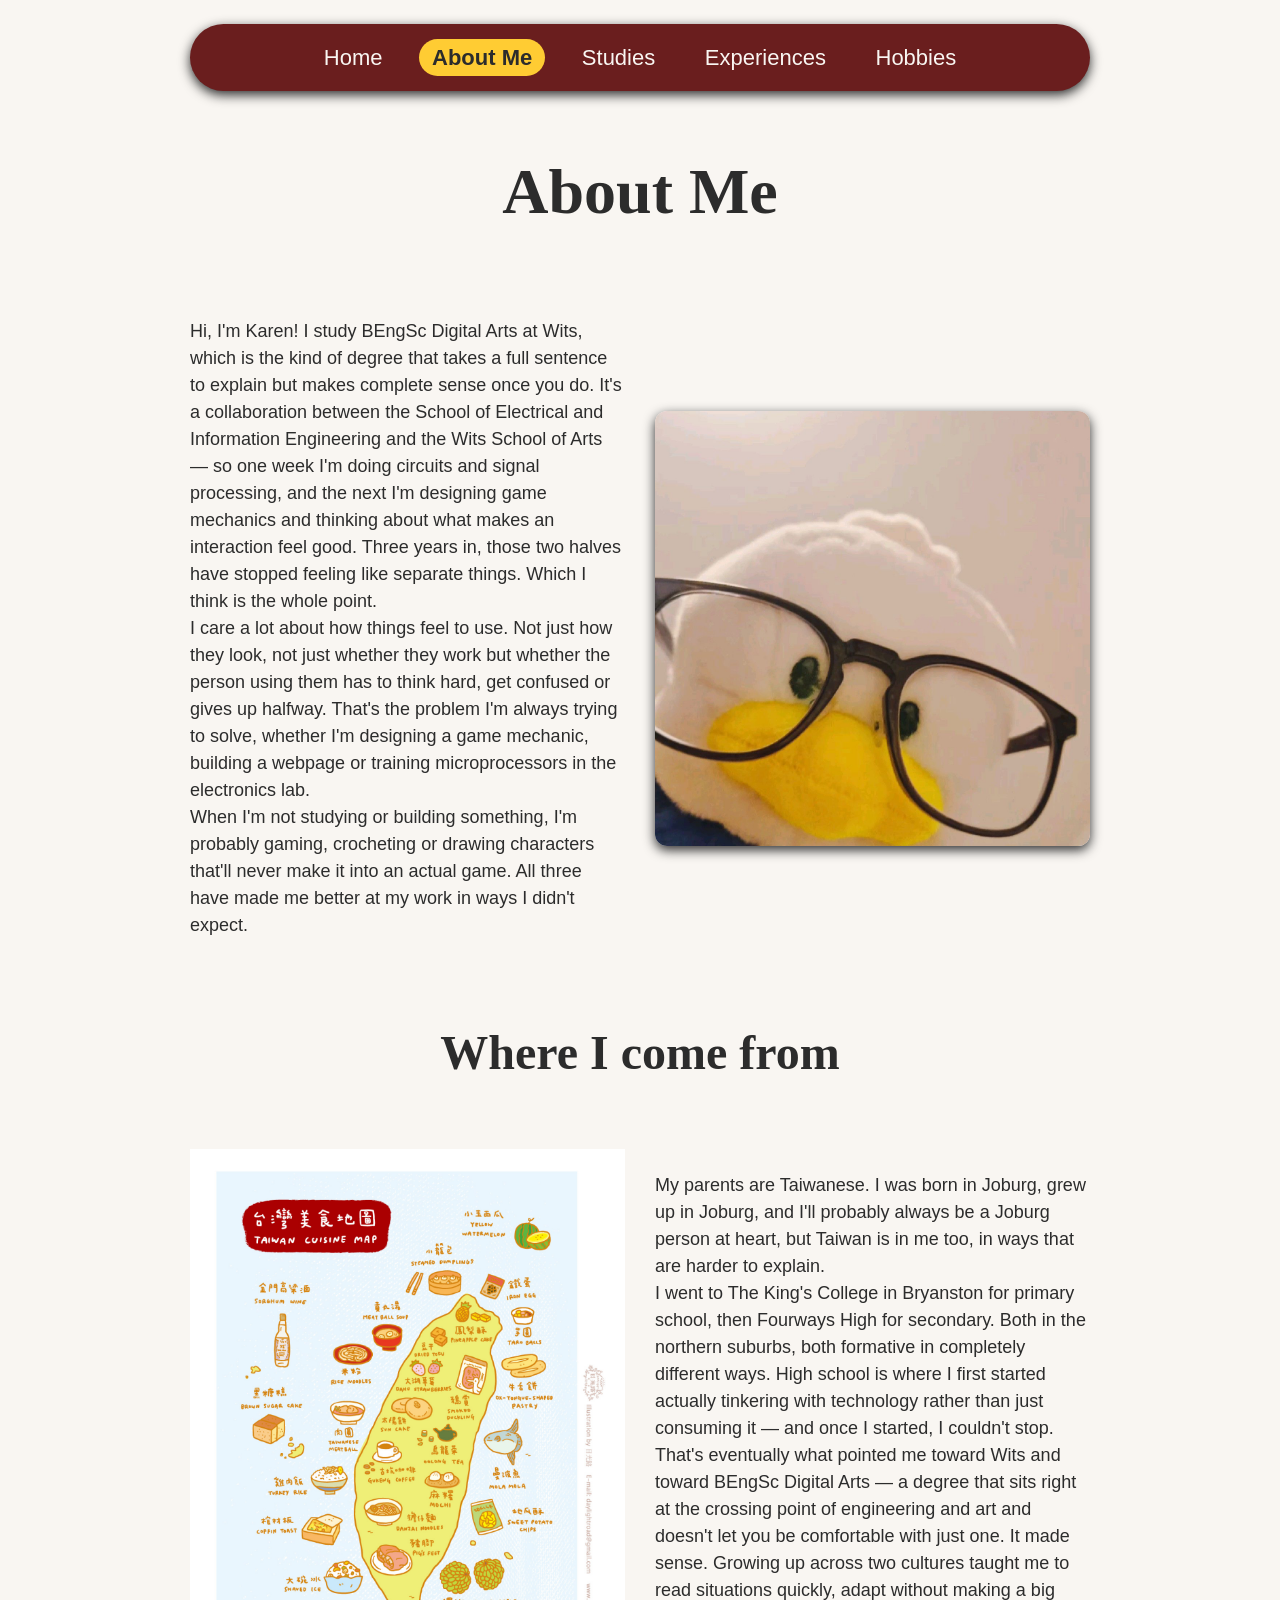
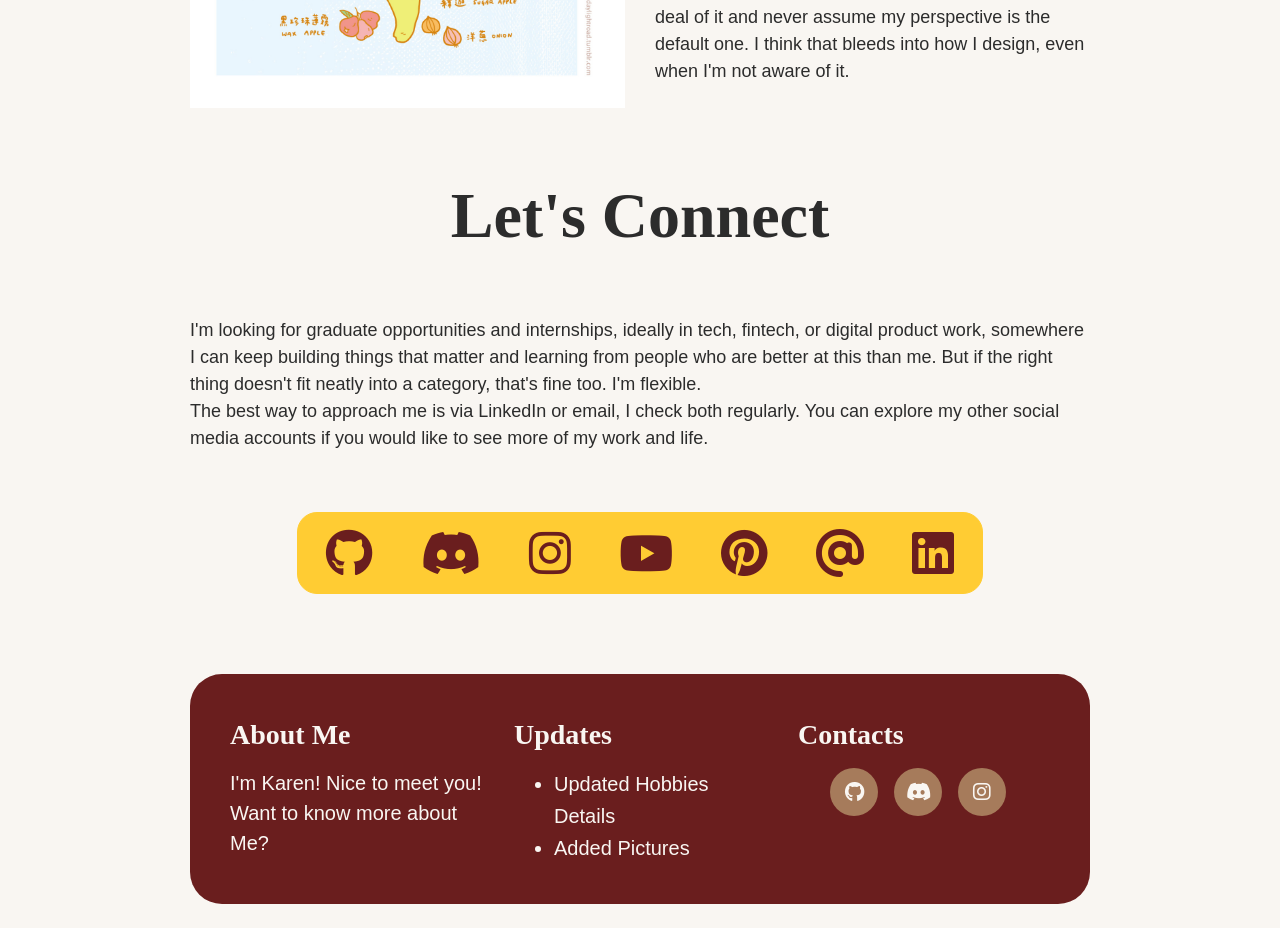
==== pages/about.html @ 3060337b "navbar.js fix" ====
<!DOCTYPE html>
<html lang="en">
    <head>
        <meta charset="utf-8">
        <meta name="viewport" content="width=device-width,initial-scale=1.0">
        <title>About Me</title>
        <link rel="stylesheet" href="../css/style.css">
        <link rel="stylesheet" href="https://cdnjs.cloudflare.com/ajax/libs/font-awesome/6.5.1/css/all.min.css">
    </head>
    <body>
        <header>
            <div id="navbar-placeholder"></div>
            <script type="module" src="../js/navbar.js"></script>
        </header>
        <main>
            <section id="abouts">
                <h1 id="centering">About Me</h1>
                <div class="columnImage">
                    <div class="columnText">
                        <p>Hi, I'm Karen! I study BEngSc Digital Arts at Wits, which is the kind of degree that takes a full sentence to explain but makes complete sense once you do. 
                            It's a collaboration between the School of Electrical and Information Engineering and the Wits School of Arts — so one week I'm doing circuits and signal 
                            processing, and the next I'm designing game mechanics and thinking about what makes an interaction feel good. Three years in, those two halves have stopped 
                            feeling like separate things. Which I think is the whole point.<br>
                            I care a lot about how things feel to use. Not just how they look, not just whether they work but whether the person using them has to think hard, get confused 
                            or gives up halfway. That's the problem I'm always trying to solve, whether I'm designing a game mechanic, building a webpage or training 
                            microprocessors in the electronics lab. <br>
                            When I'm not studying or building something, I'm probably gaming, crocheting or drawing characters that'll never make it into an actual game.
                            All three have made me better at my work in ways I didn't expect.
                        </p>
                    </div>
                    <img
                        src="../assets/duck.JPG"
                        alt="Me"
                        class="image"
                        >
                </div>
                <h2 id="centering">Where I come from</h2>
                <div class="columnImage">
                    <img
                        src="../assets/about/taiwan.jpg"
                        alt="Taiwan"
                        class="map"
                        reference="daylightroad (2015) Taiwan cuisine map [Digital image/Illustration]. Tumblr. Available at: https://taiwaneseamericanorg.tumblr.com/post/124693915433/daylightroad-taiwan-cuisine-map (Accessed: 7 June 2026)."
                        >
                    <div class="columnText">
                        <p>My parents are Taiwanese. I was born in Joburg, grew up in Joburg, and I'll probably always be a Joburg person at heart, but Taiwan is in me too, in ways that are harder to explain. <br>
                            I went to The King's College in Bryanston for primary school, then Fourways High for secondary. Both in the northern suburbs, both formative in completely different ways. 
                            High school is where I first started actually tinkering with technology rather than just consuming it — and once I started, I couldn't stop. <br>
                            That's eventually what pointed me toward Wits and toward BEngSc Digital Arts — a degree that sits right at the crossing point of engineering and art and doesn't let you be comfortable with just one. It made sense.
                            Growing up across two cultures taught me to read situations quickly, adapt without making a big deal of it and never assume my perspective is the default one.
                            I think that bleeds into how I design, even when I'm not aware of it.
                        </p>
                    </div>
                </div>
            </section>
            <section id="contact">
                <h1 id="centering">Let's Connect</h1>
                <p>I'm looking for graduate opportunities and internships, ideally in tech, fintech, or digital product work, somewhere I can keep building things that matter and learning from people who are better at this than me.  
                    But if the right thing doesn't fit neatly into a category, that's fine too. I'm flexible. <br>
                    The best way to approach me is via LinkedIn or email, I check both regularly. You can explore my other social media accounts if you would like to see more of my work and life.
                </p>
            </section>
            <section>
                <div class="dock">
                    <div class="icon">
                        <span class="username">@tokidokiyukiii</span>
                        <i class="fab fa-github"></i>
                    </div>
                    <div class="icon">
                        <span class="username">@tokidoki_yuki.</span>
                        <i class="fab fa-discord"></i>
                    </div>
                    <div class="icon">
                        <span class="username">@kc_1028_</span>
                        <i class="fab fa-instagram"></i>
                    </div>
                    <div class="icon">
                        <span class="username">@tokidoki.yukiii</span>
                        <i class="fab fa-youtube"></i>
                    </div>
                    <div class="icon">
                        <span class="username">@tokidokiyukiii</span>
                        <i class="fab fa-pinterest"></i>
                    </div>
                    <div class="icon">
                        <span class="username">kcillegirl1028@gmail.com</span>
                        <i class="fab fa-at"></i>
                    </div>
                    <div class="icon">
                        <span class="username">@tokidoki-yuki</span>
                        <i class="fab fa-linkedin"></i>
                    </div>
                </div>
            </section>
            <div id="footer-placeholder"></div>
        </main>
        <script src="../js/footer.js"></script>
    </body>
</html>
---- css/style.css ----
@font-face {
  font-family: 'Futura PT';
  src: url('./FuturaCyrillicMedium.ttf') format('truetype');
  font-weight: 400;
  font-style: normal;
  font-display: swap;
}

/* -------------------- FONTS -------------------- */

body {
    font-family: 'Futura PT', sans-serif;
    color: #2c2c2c;
    font-weight: 400;
    font-size: 18px;
    line-height: 1.5;
    margin: 0;
    padding: 24px;
    background-color: #f9f6f2;
}

h1 {
    font-family: 'Bodoni', serif;
    font-size: 64px;
}
h2 {
    font-family: 'Bodoni', serif;
    font-size: 48px;
    margin: 0px;
}
h3 {
    font-family: 'Bodoni', serif;
    font-size: 32px;
    margin: 0px;
}
h4 {
    font-family: 'Bodoni', serif;
    font-size: 24px;
}
header, main, footer{
    max-width: 900px;
    margin: 0 auto;
}
#centering{
  text-align: center;
}

/* -------------------- HEADER -------------------- */

header nav ul {
  font-size: 22px;
  list-style: none;
  margin: 0;
  padding: 0;
  display: flex;
  justify-content: center;
  gap: 1.5rem;
  background: #6a1e1e;
  padding: 1rem 0;
  border-radius: 40px;
  overflow: hidden;
  box-shadow: 0 4px 12px #2c2c2c;
}
header nav ul li a {
  text-decoration: none;
  color: #f9f6f2;
  font-weight: 500;
  padding: 0.4rem 0.8rem;
  border-radius: 20px;
  transition: all 0.2s ease;
}
header nav ul li a:hover,
header nav ul li a.active {
  color: #2c2c2c;
  background: #fc3;
  font-weight: 600;
}

/* -------------------- FOOTER -------------------- */

.footer {
  background-color: #6a1e1e;
  padding: 40px;
  margin-top: 80px;
  border-radius: 32px;
}
.footer-container {
  display: grid;
  grid-template-columns: repeat(3, 1fr);
  gap: 32px;
}
.footer-section h3 {
  font-size: 28px;
  font-weight: 700;
  color: #f9f6f2;
  margin-bottom: 12px;
}
.footer-section p,ul {
  font-size: 20px;
  color: #f9f6f2;
  line-height: 1.6;
  margin: 0;
}
/* Social Icons */
.social-icons {
  display: flex;
  gap: 16px;
  margin-top: 8px;
  margin-left: 32px;
}
.social-icon {
  width: 48px;
  height: 48px;
  border-radius: 50%;
  background-color: #a67b5b;
  display: flex;
  justify-content: center;
  align-items: center;
  color: #f9f6f2;
  font-size: 20px;
  transition: all 0.3s ease;
  text-decoration: none;
}
.social-icon:hover {
  background-color: #fc3;
  transform: translateY(-3px);
}
.abouts{
  border-radius: 24px;
  display: flex;
  justify-content: center;
  align-items: center;
  color: #f9f6f2;
  font-size: 20px;
  transition: all 0.3s ease;
  text-decoration: none;
}
.abouts:hover{
  text-decoration: underline;
  font-weight: 500;
  transform: translateY(-3px);
}
/* Responsive */
@media (max-width: 768px) {
  .footer {
    padding: 40px 20px 30px;
  }
  .footer-container {
    grid-template-columns: 1fr;
    text-align: center;
    gap: 32px;
  }
  .social-icons {
    justify-content: center;
  }
}

/* -------------------- COLUMN BODY -------------------- */

/* Two-column layout*/
.columnImage {
  display: grid;
  grid-template-columns: 1fr 1fr;
  gap: 30px;
  align-items: center;
  margin: 60px 0;
}
.columnImage .image {
    max-width: 100%;
    height: auto;
    width: auto;
    overflow: hidden;
    border-radius: 12px;
    box-shadow: 0 4px 12px #2c2c2c;
}
.columnImage .map{
    max-width: 100%;
    height: auto;
    width: auto;
    overflow: hidden;
}
.columnImage .logo {
    max-width: 75%;
    height: auto;
    width: auto;
    overflow: hidden;
    border-radius: 12px;
    align-items: center;
    justify-self: center;
}
.columnText ul{
    list-style: disc;       
    padding-left: 1.5rem;   
    margin: 0.5rem 0 1rem; 
    color: inherit;  
    font-size: 18px;
}
.columnText li {
  margin-bottom: 0.4rem;
  line-height: 1.5;
}
/* Banner Images*/
.banners, .genshin {
    display: flex;
    justify-content: center;
    align-items: center;
    max-width: 900px;
    width: 100%;
    margin: 60px 0px;
}
.banners .image, .genshin .image {
    width: 100%;
    height: auto;
    display: block;
    overflow: hidden;
    border-radius: 12px;
}

/* -------------------- SOCIAL MEDIA DOCK -------------------- */

.dock {
  display: flex;
  justify-content: center;
  align-items: center;
  gap: 48px;
  /* Inline placement */
  margin: 60px auto 40px;
  width: fit-content;
  /* Visual separation */
  background: #fc3;
  backdrop-filter: blur(8px);
  padding: 16px 28px;
  border-radius: 20px;
  border: 1px solid #fc3;
}
.icon {
  font-size: 48px;
  color: #6a1e1e;
  cursor: pointer;
  display: flex;
  justify-content: center;
  align-items: center;
  position: relative;
}
.icon i {
  transition: transform 0.3s cubic-bezier(0.34, 1.56, 0.64, 1);
}
.icon:hover i {
  transform: translateY(-20px) scale(1.25);
}
.username {
  position: absolute;
  bottom: calc(100% + 45px);
  left: 50%;
  transform: translateX(-50%) translateY(8px);
  opacity: 0;
  visibility: hidden;
  pointer-events: none;
  font-size: 18px;
  font-weight: 500;
  font-family: 'Futura PT', sans-serif;
  color: #f9f6f2;
  background: #2c2c2c;
  padding: 4px 10px;
  border-radius: 6px;
  white-space: nowrap;
  transition: opacity 0.25s ease, transform 0.25s ease;
  margin-bottom: 8px;
  z-index: 10;
}
.icon:hover .username {
  opacity: 1;
  visibility: visible;
  transform: translateX(-50%) translateY(0);
}
/* Mobile Adjustment */
@media (max-width: 768px) {
  .dock {
    gap: 16px;
    padding: 12px 20px;
    margin: 60px auto 30px;
  }
  .icon { font-size: 32px; }
  .username { font-size: 11px; }
}
/* Username tooltip */
.username {
  position: absolute;
  bottom: 100%;
  left: 50%;
  transform: translateX(-50%) translateY(12px);
  opacity: 0;
  visibility: hidden;
  pointer-events: none;
  font-size: 18px;
  font-weight: 500;
  font-family: 'Futura PT', sans-serif;
  color: #f9f6f2;
  background: rgba(0, 0, 0, 0.55);
  backdrop-filter: blur(4px);
  padding: 4px 10px;
  border-radius: 6px;
  white-space: nowrap;
  transition: opacity 0.25s ease, transform 0.25s ease;
  margin-bottom: 30px; /* Gap between tooltip and icon */
  z-index: 10;
}
/* Show tooltip on hover */
.icon:hover .username {
  opacity: 1;
  visibility: visible;
  transform: translateX(-50%) translateY(0);
}

/* -------------------- Carousel -------------------- */

.carousel-container {
  position: relative;
  max-width: 900px;
  margin: 40px auto;
  overflow: hidden;
  border-radius: 24px;
  box-shadow: 0 4px 12px #2c2c2c;
}
.carousel {
  display: flex;
  transition: transform 0.5s ease-in-out;
}
.carousel-slide {
  min-width: 100%;
  position: relative;
}
.carousel-slide img {
  width: 100%;
  height: 500px;
  object-fit: cover;
  display: block;
}
/* Caption Overlay */
.carousel-caption {
  position: absolute;
  bottom: 0;
  left: 0;
  right: 0;
  background: linear-gradient(to top, #2c2c2c, transparent);
  color: #f9f6f2;
  padding: 40px 20px 20px;
}
.carousel-caption h3 {
  font-family: 'Bodoni', serif;
  font-size: 32px;
  margin: 0 0 8px;
}
.carousel-caption p {
  margin: 0;
  font-size: 16px;
  opacity: 0.9;
}
/* Navigation Buttons */
.carousel-btn {
  position: absolute;
  top: 50%;
  transform: translateY(-50%);
  background: #a67b5b;
  color: #f9f6f2;
  border: none;
  width: 50px;
  height: 50px;
  border-radius: 50%;
  font-size: 24px;
  cursor: pointer;
  transition: all 0.3s ease;
  z-index: 10;
}
.carousel-btn:hover {
  background: #a67b5b;
  transform: translateY(-50%) scale(1.1);
}
.carousel-btn.prev {
  left: 20px;
}
.carousel-btn.next {
  right: 20px;
}
/* Dots Indicator */
.carousel-dots {
  position: absolute;
  bottom: 20px;
  left: 50%;
  transform: translateX(-50%);
  display: flex;
  gap: 10px;
  z-index: 10;
}
.carousel-dot {
  width: 12px;
  height: 12px;
  border-radius: 50%;
  background: #2c2c2c;
  border: none;
  cursor: pointer;
  transition: all 0.3s ease;
}
.carousel-dot.active {
  background: #a67b5b;
  width: 30px;
  border-radius: 6px;
}
.carousel-dot:hover {
  background: #f9f6f2;
}
#gemoto,
#asian,
#deChen {
  scroll-margin-top: 30vh;
  scroll-behavior: smooth;
}
.small-carousel .carousel-slide img {
    height: 300px;
}
.medium-carousel .carousel-slide img {
    height: 400px;
}


/* -------------------- Button -------------------- */
.contact-btn {
  display: inline-block;
  padding: 12px 24px;
  background-color: #6a1e1e; /* change to your theme color */
  color: #f9f6f2;
  text-decoration: none;
  border-radius: 8px;
  font-weight: 600;
  transition: background-color 0.2s ease;
  border: none;
  cursor: pointer;
}

.contact-btn:hover {
  background-color: #fc3;
  color: #2c2c2c;
}

.contact-btn:focus {
  outline: 2px solid #fc3;
  outline-offset: 2px;
}

/* -------------------- Tooltip -------------------- */
.custom-tooltip {
  position: absolute;
  background-color: #a67b5b;
  color: #f9f6f2;
  padding: 6px 12px;
  border-radius: 4px;
  font-size: 14px;
  white-space: nowrap;
  pointer-events: none; 
  opacity: 0;
  visibility: hidden;
  transition: opacity 0.2s ease, visibility 0.2s ease;
  z-index: 9999;
  box-shadow: 0 4px 6px rgba(0, 0, 0, 0.1);
}

.custom-tooltip.visible {
  opacity: 1;
  visibility: visible;
}

.custom-tooltip::after {
  content: "";
  position: absolute;
  top: 100%;
  left: 50%;
  margin-left: -5px;
  border-width: 5px;
  border-style: solid;
  border-color: #a67b5b transparent transparent transparent;
}

/* -------------------- Accordion -------------------- */
.accordion-item {
    border: 1px solid #f8f9fa;
    border-radius: 8px;
    margin-bottom: 12px;
    overflow: hidden;
    background: #f8f9fa;
    transition: box-shadow 0.2s ease;
}

.accordion-item:hover {
    box-shadow: 0 2px 8px rgba(0, 0, 0, 0.08);
}

.accordion-header {
    width: 100%;
    padding: 16px 20px;
    background: #a67b5b;
    border: none;
    cursor: pointer;
    text-align: left;
    display: flex;
    justify-content: space-between;
    align-items: center;
    transition: background 0.2s ease;
}

.accordion-header:hover {
    background: #fc3;
}

.accordion-header h3 {
    margin: 0;
    font-size: 18px;
    font-weight: 600;
    color: #2c2c2c;
}

.accordion-icon {
    font-size: 18px;
    color: #2c2c2c;
    transition: transform 0.3s ease;
    line-height: 1;
}

.accordion-header[aria-expanded="true"] .accordion-icon {
    transform: rotate(180deg);
}

/* Preview is always visible */
.accordion-preview {
    padding: 16px 20px;
    margin: 0;
    line-height: 1.7;
    color: #555;
    font-style: italic;
    background: #f9f6f2;
    border-top: 1px solid #e9ecef;
}

/* Full text is hidden by default */
.accordion-content {
    max-height: 0;
    overflow: hidden;
    transition: max-height 0.4s ease-out;
    background: #f9f6f2;
}

.accordion-content p {
    padding: 16px 20px;
    margin: 0;
    line-height: 1.7;
    color: #2c2c2c;
}

/* Hide preview when expanded */
.accordion-header[aria-expanded="true"] ~ .accordion-preview {
    display: none;
}
#preview{
  color: #a67b5b;
  padding-bottom: 0;
}
#expand{
  padding-top: 0;
}
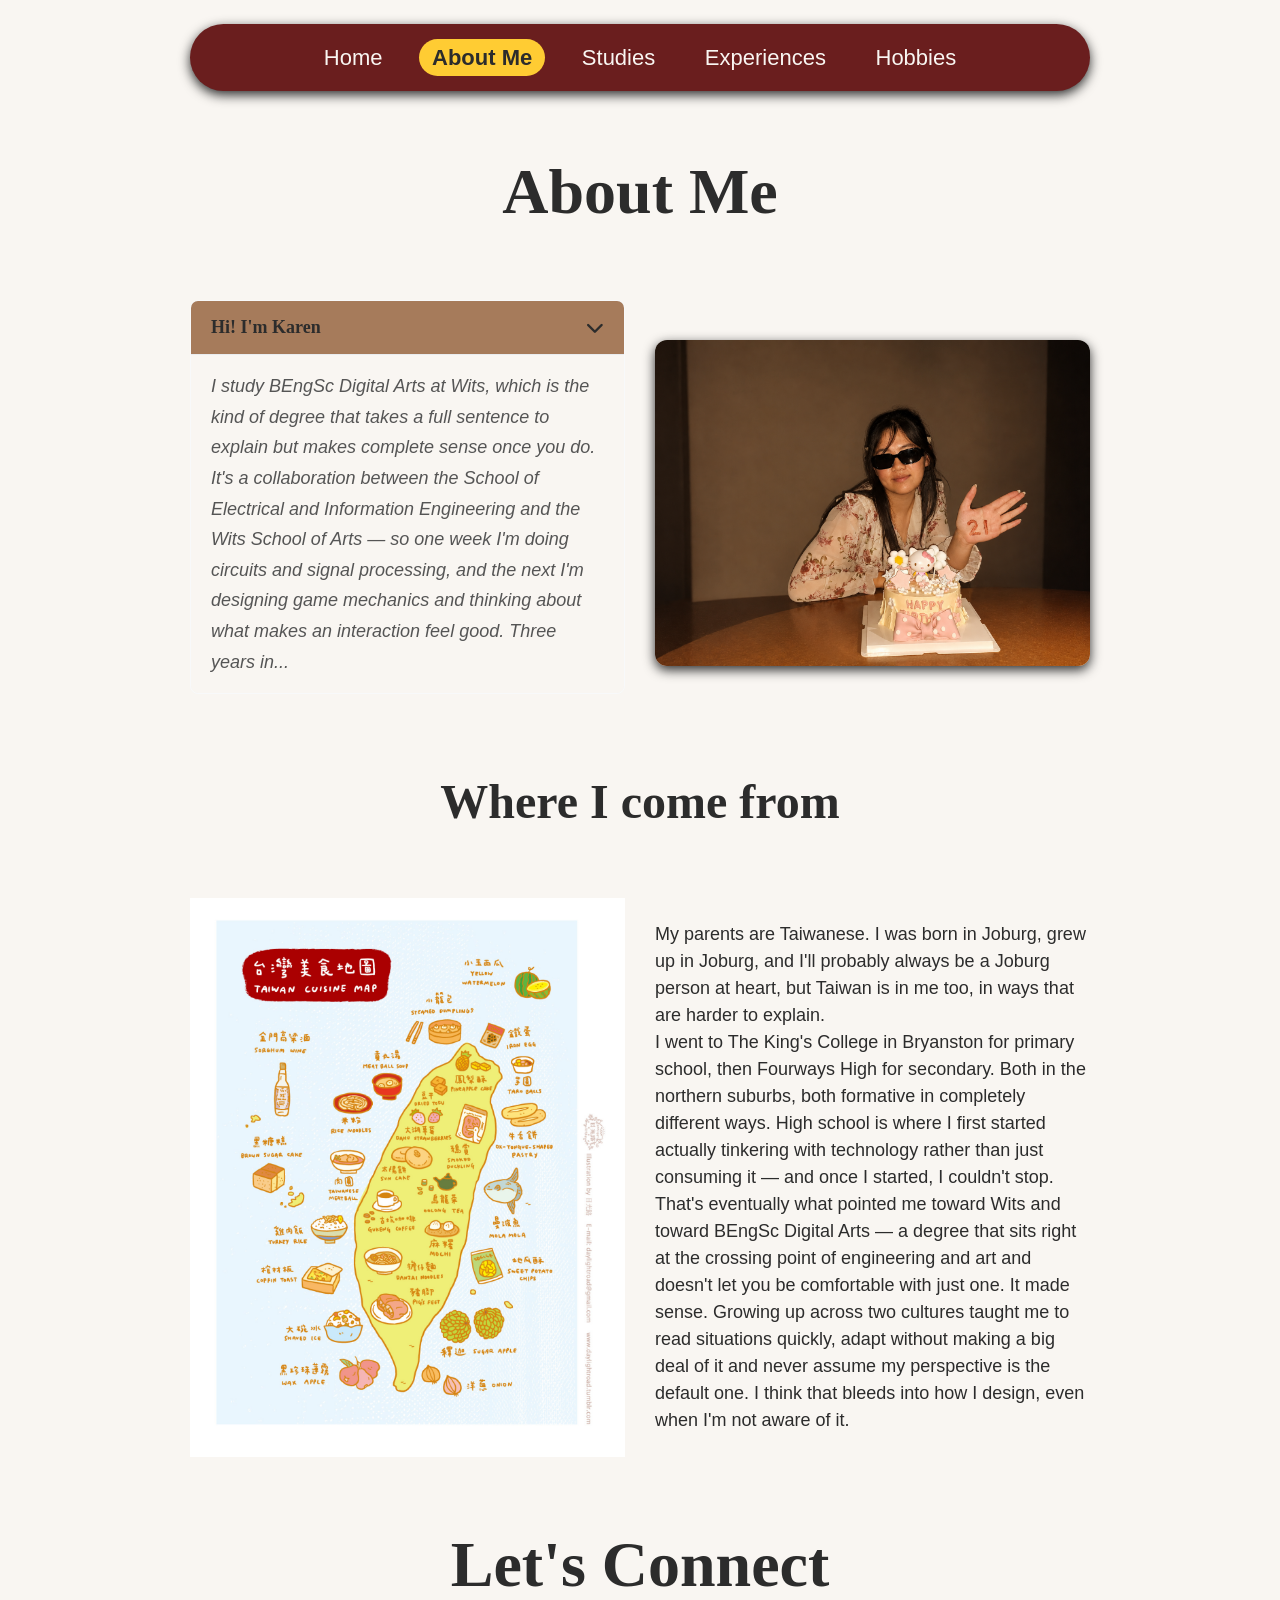
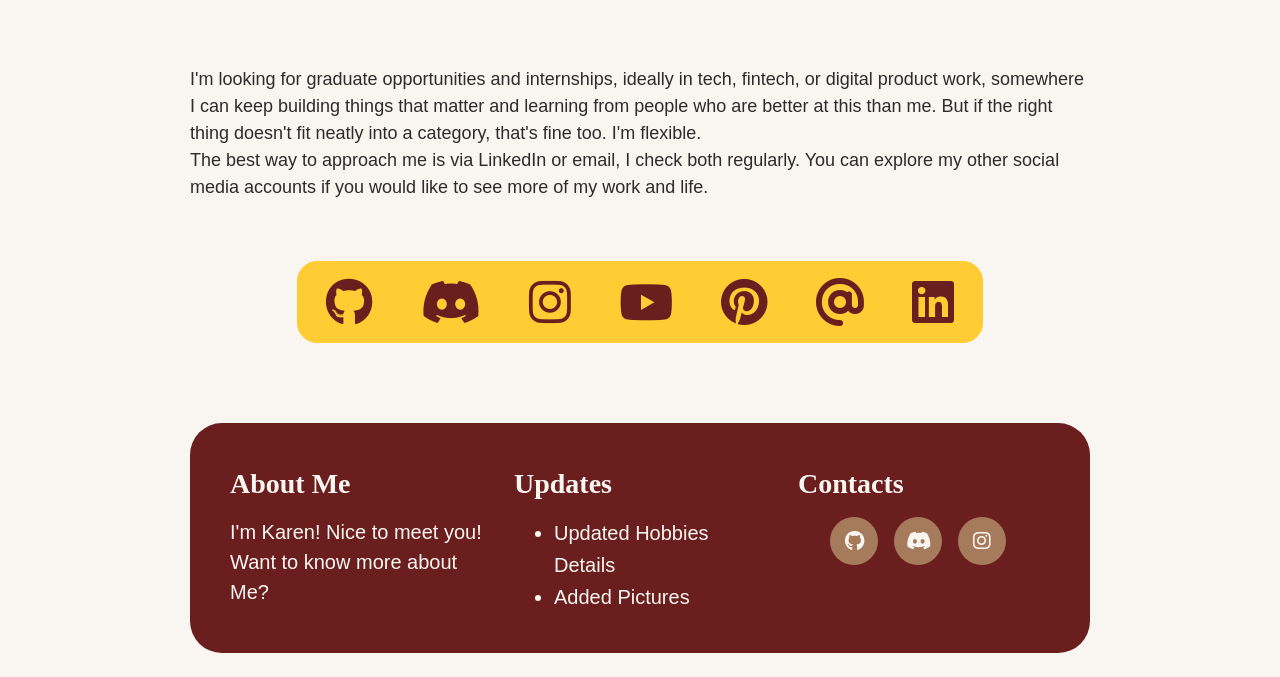
==== commit e8fbcf95: "about me accordion and images" ====
--- a/pages/about.html
+++ b/pages/about.html
@@ -10,28 +10,41 @@
     <body>
         <header>
             <div id="navbar-placeholder"></div>
-            <script type="module" src="../js/navbar.js"></script>
+            <script src="../js/navbar.js"></script>
+            <script src="../js/accordion.js"></script>
         </header>
         <main>
             <section id="abouts">
                 <h1 id="centering">About Me</h1>
                 <div class="columnImage">
                     <div class="columnText">
-                        <p>Hi, I'm Karen! I study BEngSc Digital Arts at Wits, which is the kind of degree that takes a full sentence to explain but makes complete sense once you do. 
+                        <div class="accordion-item">
+                            <button class="accordion-header" aria-expanded="false">
+                                <h3>Hi! I'm Karen</h3>
+                                <i class="fa-solid fa-chevron-down accordion-icon"></i>
+                            </button>
+                            <p class="accordion-preview">I study BEngSc Digital Arts at Wits, which is the kind of degree that takes a full sentence to explain but makes complete sense once you do. 
                             It's a collaboration between the School of Electrical and Information Engineering and the Wits School of Arts — so one week I'm doing circuits and signal 
-                            processing, and the next I'm designing game mechanics and thinking about what makes an interaction feel good. Three years in, those two halves have stopped 
-                            feeling like separate things. Which I think is the whole point.<br>
-                            I care a lot about how things feel to use. Not just how they look, not just whether they work but whether the person using them has to think hard, get confused 
-                            or gives up halfway. That's the problem I'm always trying to solve, whether I'm designing a game mechanic, building a webpage or training 
-                            microprocessors in the electronics lab. <br>
-                            When I'm not studying or building something, I'm probably gaming, crocheting or drawing characters that'll never make it into an actual game.
-                            All three have made me better at my work in ways I didn't expect.
-                        </p>
+                            processing, and the next I'm designing game mechanics and thinking about what makes an interaction feel good. Three years in...</p>
+                            <div class="accordion-content">
+                                <p id="preview">I study BEngSc Digital Arts at Wits, which is the kind of degree that takes a full sentence to explain but makes complete sense once you do. 
+                            It's a collaboration between the School of Electrical and Information Engineering and the Wits School of Arts — so one week I'm doing circuits and signal 
+                            processing, and the next I'm designing game mechanics and thinking about what makes an interaction feel good. Three years in,</p>
+                                <p id="expand"> those two halves have stopped feeling like separate things. Which I think is the whole point.<br>
+                                    I care a lot about how things feel to use. Not just how they look, not just whether they work but whether the person using them has to think hard, get confused 
+                                    or gives up halfway. That's the problem I'm always trying to solve, whether I'm designing a game mechanic, building a webpage or training 
+                                    microprocessors in the electronics lab. <br>
+                                    When I'm not studying or building something, I'm probably gaming, crocheting or drawing characters that'll never make it into an actual game.
+                                    All three have made me better at my work in ways I didn't expect.
+                                </p>
+                            </div>
+                        </div>
                     </div>
                     <img
-                        src="../assets/duck.JPG"
-                        alt="Me"
+                        src="../assets/about/me.png"
+                        alt="me 21st birthday"
                         class="image"
+                        reference="Photographby Karen Cheng"
                         >
                 </div>
                 <h2 id="centering">Where I come from</h2>
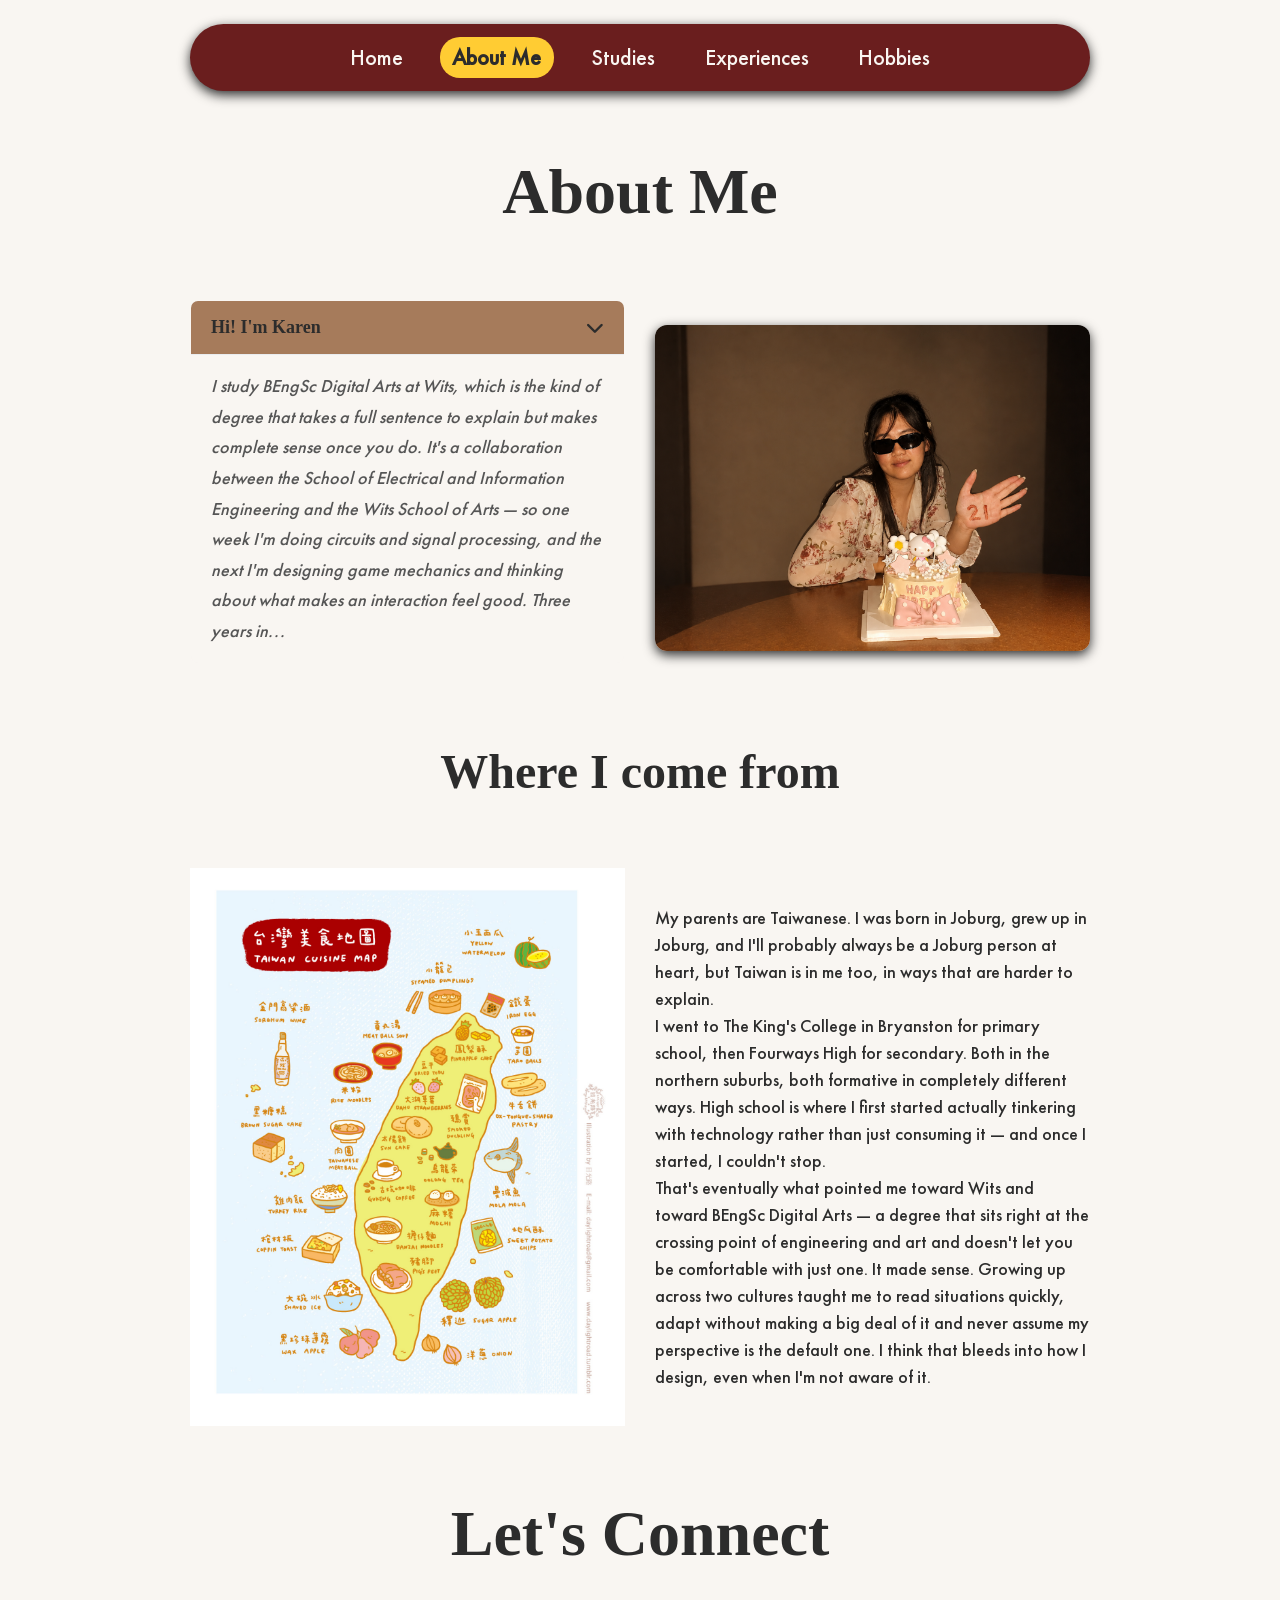
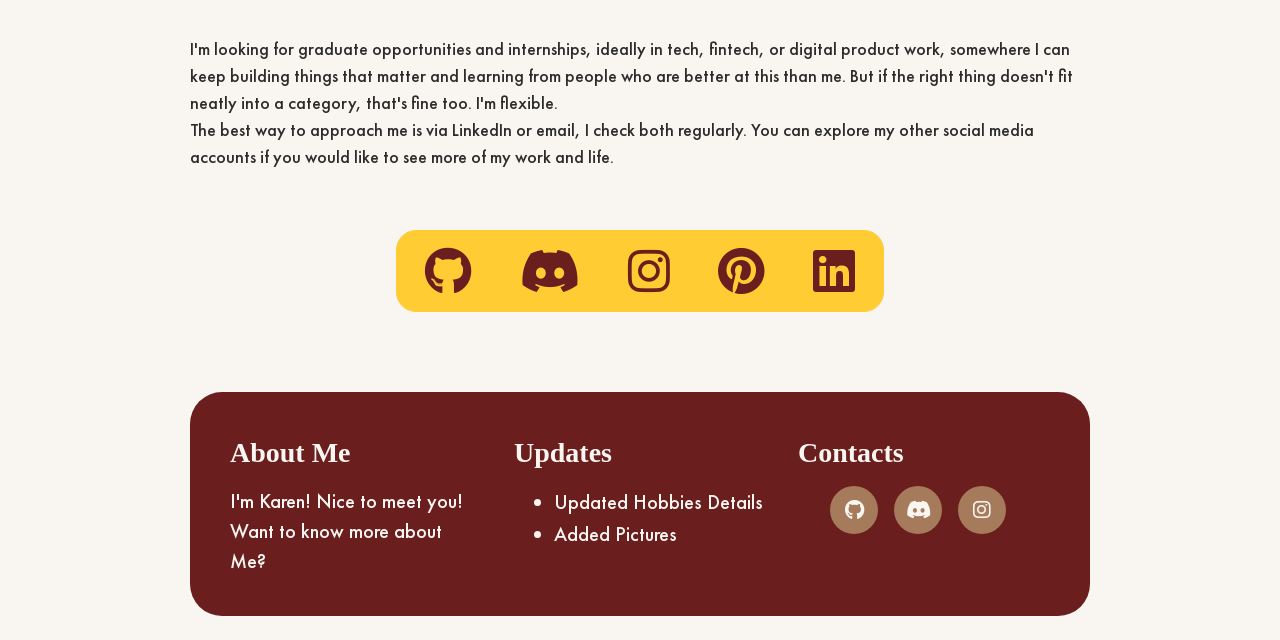
==== commit 4b3a6a80: "Mobile Responsive System" ====
--- a/pages/about.html
+++ b/pages/about.html
@@ -43,7 +43,7 @@
                     <img
                         src="../assets/about/me.png"
                         alt="me 21st birthday"
-                        class="image"
+                        class="image-employ"
                         reference="Photographby Karen Cheng"
                         >
                 </div>
@@ -88,16 +88,8 @@
                         <i class="fab fa-instagram"></i>
                     </div>
                     <div class="icon">
-                        <span class="username">@tokidoki.yukiii</span>
-                        <i class="fab fa-youtube"></i>
-                    </div>
-                    <div class="icon">
                         <span class="username">@tokidokiyukiii</span>
                         <i class="fab fa-pinterest"></i>
-                    </div>
-                    <div class="icon">
-                        <span class="username">kcillegirl1028@gmail.com</span>
-                        <i class="fab fa-at"></i>
                     </div>
                     <div class="icon">
                         <span class="username">@tokidoki-yuki</span>
--- a/css/style.css
+++ b/css/style.css
@@ -1,6 +1,6 @@
 @font-face {
   font-family: 'Futura PT';
-  src: url('./FuturaCyrillicMedium.ttf') format('truetype');
+  src: url('/FuturaCyrillicMedium.ttf') format('truetype');
   font-weight: 400;
   font-style: normal;
   font-display: swap;
@@ -47,6 +47,71 @@
 
 /* -------------------- HEADER -------------------- */
 
+/*Hamburger Menu*/
+header {
+  position: relative;
+}
+.hamburger {
+  display: none; 
+  flex-direction: column;
+  justify-content: space-between;
+  width: 30px;
+  height: 22px;
+  background: transparent;
+  border: none;
+  cursor: pointer;
+  padding: 0;
+  z-index: 1002;
+  position: absolute;
+  right: 24px; 
+  top: 28px; 
+}
+.hamburger span {
+  display: block;
+  width: 100%;
+  height: 3px;
+  background-color: #f9f6f2;
+  border-radius: 2px;
+  transition: all 0.3s ease-in-out;
+}
+.hamburger.active span:nth-child(1) {
+  transform: translateY(9.5px) rotate(45deg);
+}
+.hamburger.active span:nth-child(2) {
+  opacity: 0;
+}
+.hamburger.active span:nth-child(3) {
+  transform: translateY(-9.5px) rotate(-45deg);
+}
+body.menu-open {
+  overflow: hidden;
+}
+.mobile-top-bar {
+    display: none;
+    position: fixed;
+    top: 0;
+    left: 0;
+    width: 100%;
+    height: 60px;
+    background-color: #6a1e1e; 
+    border-bottom: 1px solid rgba(44, 44, 44, 0.1);
+    z-index: 1001;
+    align-items: center;
+    justify-content: center;
+    box-shadow: 0 2px 8px rgba(0,0,0,0.05);
+}
+.mobile-top-bar .page-title {
+    font-family: 'Futura', sans-serif;
+    font-size: 24px;
+    color: #f9f6f2;
+    margin: 0;
+    text-align: center;
+    white-space: nowrap;
+    overflow: hidden;
+    text-overflow: ellipsis;
+    max-width: 70%; 
+}
+/*Desktop Menu*/
 header nav ul {
   font-size: 22px;
   list-style: none;
@@ -60,6 +125,7 @@
   border-radius: 40px;
   overflow: hidden;
   box-shadow: 0 4px 12px #2c2c2c;
+  position: relative;
 }
 header nav ul li a {
   text-decoration: none;
@@ -140,20 +206,6 @@
   font-weight: 500;
   transform: translateY(-3px);
 }
-/* Responsive */
-@media (max-width: 768px) {
-  .footer {
-    padding: 40px 20px 30px;
-  }
-  .footer-container {
-    grid-template-columns: 1fr;
-    text-align: center;
-    gap: 32px;
-  }
-  .social-icons {
-    justify-content: center;
-  }
-}
 
 /* -------------------- COLUMN BODY -------------------- */
 
@@ -165,7 +217,7 @@
   align-items: center;
   margin: 60px 0;
 }
-.columnImage .image {
+.columnImage .image, .image-employ {
     max-width: 100%;
     height: auto;
     width: auto;
@@ -223,10 +275,8 @@
   justify-content: center;
   align-items: center;
   gap: 48px;
-  /* Inline placement */
   margin: 60px auto 40px;
   width: fit-content;
-  /* Visual separation */
   background: #fc3;
   backdrop-filter: blur(8px);
   padding: 16px 28px;
@@ -247,41 +297,6 @@
 }
 .icon:hover i {
   transform: translateY(-20px) scale(1.25);
-}
-.username {
-  position: absolute;
-  bottom: calc(100% + 45px);
-  left: 50%;
-  transform: translateX(-50%) translateY(8px);
-  opacity: 0;
-  visibility: hidden;
-  pointer-events: none;
-  font-size: 18px;
-  font-weight: 500;
-  font-family: 'Futura PT', sans-serif;
-  color: #f9f6f2;
-  background: #2c2c2c;
-  padding: 4px 10px;
-  border-radius: 6px;
-  white-space: nowrap;
-  transition: opacity 0.25s ease, transform 0.25s ease;
-  margin-bottom: 8px;
-  z-index: 10;
-}
-.icon:hover .username {
-  opacity: 1;
-  visibility: visible;
-  transform: translateX(-50%) translateY(0);
-}
-/* Mobile Adjustment */
-@media (max-width: 768px) {
-  .dock {
-    gap: 16px;
-    padding: 12px 20px;
-    margin: 60px auto 30px;
-  }
-  .icon { font-size: 32px; }
-  .username { font-size: 11px; }
 }
 /* Username tooltip */
 .username {
@@ -427,7 +442,7 @@
 .contact-btn {
   display: inline-block;
   padding: 12px 24px;
-  background-color: #6a1e1e; /* change to your theme color */
+  background-color: #6a1e1e;
   color: #f9f6f2;
   text-decoration: none;
   border-radius: 8px;
@@ -436,12 +451,10 @@
   border: none;
   cursor: pointer;
 }
-
 .contact-btn:hover {
   background-color: #fc3;
   color: #2c2c2c;
 }
-
 .contact-btn:focus {
   outline: 2px solid #fc3;
   outline-offset: 2px;
@@ -463,12 +476,10 @@
   z-index: 9999;
   box-shadow: 0 4px 6px rgba(0, 0, 0, 0.1);
 }
-
 .custom-tooltip.visible {
   opacity: 1;
   visibility: visible;
 }
-
 .custom-tooltip::after {
   content: "";
   position: absolute;
@@ -481,19 +492,18 @@
 }
 
 /* -------------------- Accordion -------------------- */
+
 .accordion-item {
-    border: 1px solid #f8f9fa;
+    border: 1px solid #f9f6f2;
     border-radius: 8px;
     margin-bottom: 12px;
     overflow: hidden;
-    background: #f8f9fa;
+    background: #f9f6f2;
     transition: box-shadow 0.2s ease;
 }
-
 .accordion-item:hover {
     box-shadow: 0 2px 8px rgba(0, 0, 0, 0.08);
 }
-
 .accordion-header {
     width: 100%;
     padding: 16px 20px;
@@ -506,30 +516,24 @@
     align-items: center;
     transition: background 0.2s ease;
 }
-
 .accordion-header:hover {
     background: #fc3;
 }
-
 .accordion-header h3 {
     margin: 0;
     font-size: 18px;
     font-weight: 600;
     color: #2c2c2c;
 }
-
 .accordion-icon {
     font-size: 18px;
     color: #2c2c2c;
     transition: transform 0.3s ease;
     line-height: 1;
 }
-
 .accordion-header[aria-expanded="true"] .accordion-icon {
     transform: rotate(180deg);
 }
-
-/* Preview is always visible */
 .accordion-preview {
     padding: 16px 20px;
     margin: 0;
@@ -539,23 +543,18 @@
     background: #f9f6f2;
     border-top: 1px solid #e9ecef;
 }
-
-/* Full text is hidden by default */
 .accordion-content {
     max-height: 0;
     overflow: hidden;
     transition: max-height 0.4s ease-out;
     background: #f9f6f2;
 }
-
 .accordion-content p {
     padding: 16px 20px;
     margin: 0;
     line-height: 1.7;
     color: #2c2c2c;
 }
-
-/* Hide preview when expanded */
 .accordion-header[aria-expanded="true"] ~ .accordion-preview {
     display: none;
 }
@@ -565,4 +564,162 @@
 }
 #expand{
   padding-top: 0;
+}
+
+/* -------------------- Mobile Responsive -------------------- */
+
+@media (max-width: 768px) {
+    /* Typography Scaling*/
+    body {
+        padding: 16px;
+        padding-top: 76px;
+        font-size: 16px;
+    }
+    h1 { font-size: 42px; }
+    h2 { font-size: 32px; }
+    h3 { font-size: 24px; }
+    h4 { font-size: 20px; }
+
+    /* Hamburger Menu*/
+    .mobile-top-bar {
+        display: flex;
+    }
+    .hamburger {
+        display: flex;
+        position: fixed;
+        left: 16px;
+        top: 20px;
+        z-index: 1003;
+    }
+    
+    header nav ul {
+        flex-direction: column;
+        position: fixed;
+        top: 0;
+        left: -100%;
+        width: 70%;
+        max-width: 300px;
+        height: 100vh;
+        background: #6a1e1e;
+        border-radius: 0;
+        padding: 60px 2rem 2rem;
+        gap: 1.5rem;
+        transition: left 0.3s ease-in-out;
+        z-index: 1002;
+        box-shadow: 4px 0 12px rgba(0,0,0,0.3);
+        text-align: center;
+        margin: 0;
+        overflow-y: auto; 
+    }
+    #nav-toggle:checked ~ header nav ul,
+    header nav ul.active {
+        left: 0;
+    }
+
+    /*Stacking Strategy*/
+    .columnImage {
+        grid-template-columns: 1fr;
+        gap: 20px;
+        margin: 40px 0;
+        text-align: center;
+    }
+    
+    .columnImage .image, 
+    .columnImage .map, 
+    .columnImage .logo {
+        max-width: 100%;
+        width: 100%;
+        margin: 0 auto;
+    }
+
+    .columnText ul {
+        text-align: left;
+        padding-left: 1.5rem;
+    }
+
+    .columnText {
+        order: 1; 
+    }
+    .carousel-container, .image-employ {
+        order: 2;
+    }
+
+    /*Proportional Image Scaling*/
+    .carousel-slide img {
+        height: auto;
+        max-height: 400px;
+    }
+    .small-carousel .carousel-slide img,
+    .medium-carousel .carousel-slide img {
+        height: auto;
+        max-height: 300px;
+    }
+
+    .carousel-btn {
+        width: 40px;
+        height: 40px;
+        font-size: 18px;
+    }
+    .carousel-btn.prev { left: 10px; }
+    .carousel-btn.next { right: 10px; }
+
+    /* Footer 2-Column Layout*/
+    .footer {
+        padding: 30px 20px;
+        margin-top: 60px;
+        border-radius: 24px;
+    }
+    .footer-container {
+        grid-template-columns: 1fr 1fr;
+        gap: 24px;
+    }
+    .footer-section h3 {
+        font-size: 22px;
+    }
+    .footer-section p, .footer-section ul {
+        font-size: 16px;
+    }
+    .social-icons {
+        margin-left: 0;
+        justify-content: flex-start;
+    }
+}
+
+/* Strict Mobile Adjustments (< 600px) */
+@media (max-width: 600px) {
+    /* Single Column Footer */
+    .footer-container {
+        grid-template-columns: 1fr;
+        text-align: center;
+    }
+    .social-icons {
+        justify-content: center;
+    }
+
+    /* Dock adjustments */
+    .dock {
+        gap: 24px;
+        padding: 16px 8px;
+        margin: 40px auto 30px;
+    }
+    .icon {
+        font-size: 36px;
+        min-width: 48px;
+        min-height: 48px;
+    }
+    .username {
+        font-size: 14px;
+        margin-bottom: 40px;
+    }
+
+    /* Carousel caption scaling */
+    .carousel-caption {
+        padding: 20px 15px 15px;
+    }
+    .carousel-caption h3 {
+        font-size: 24px;
+    }
+    .carousel-caption p {
+        font-size: 14px;
+    }
 }
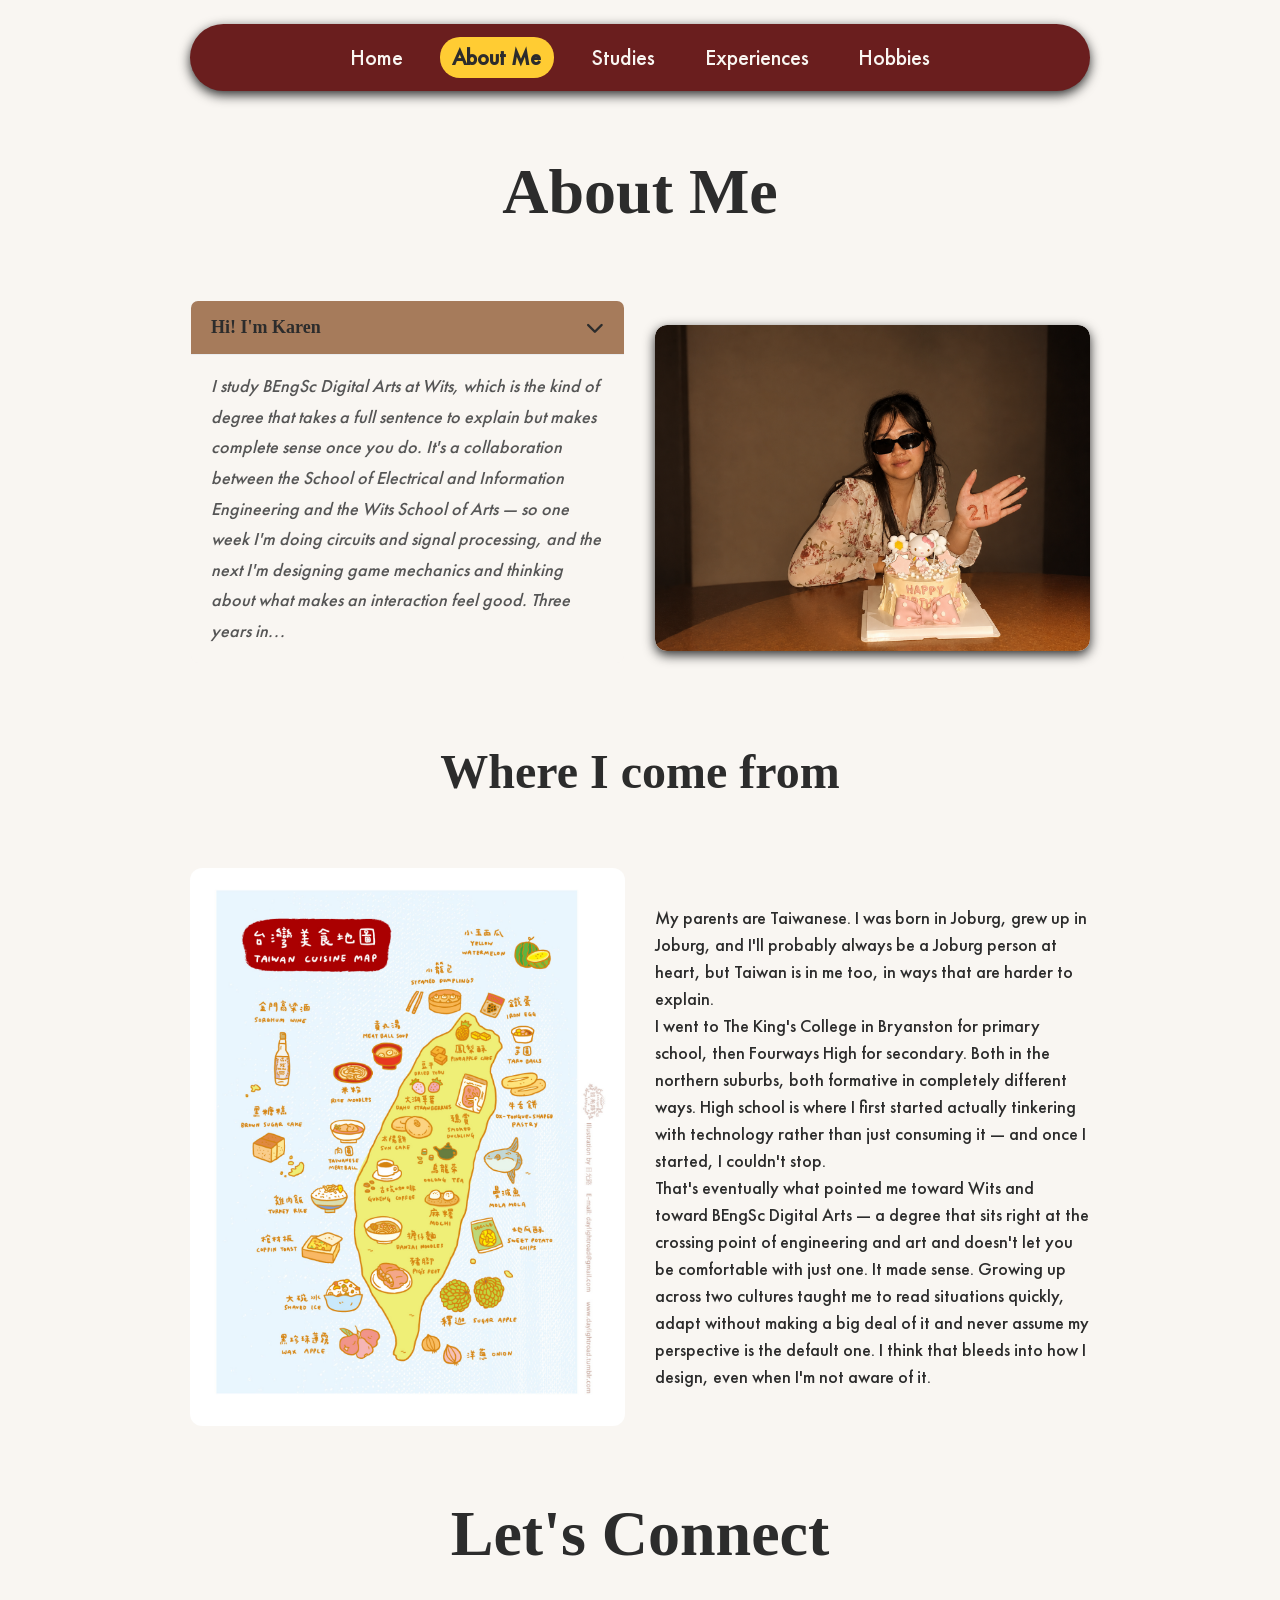
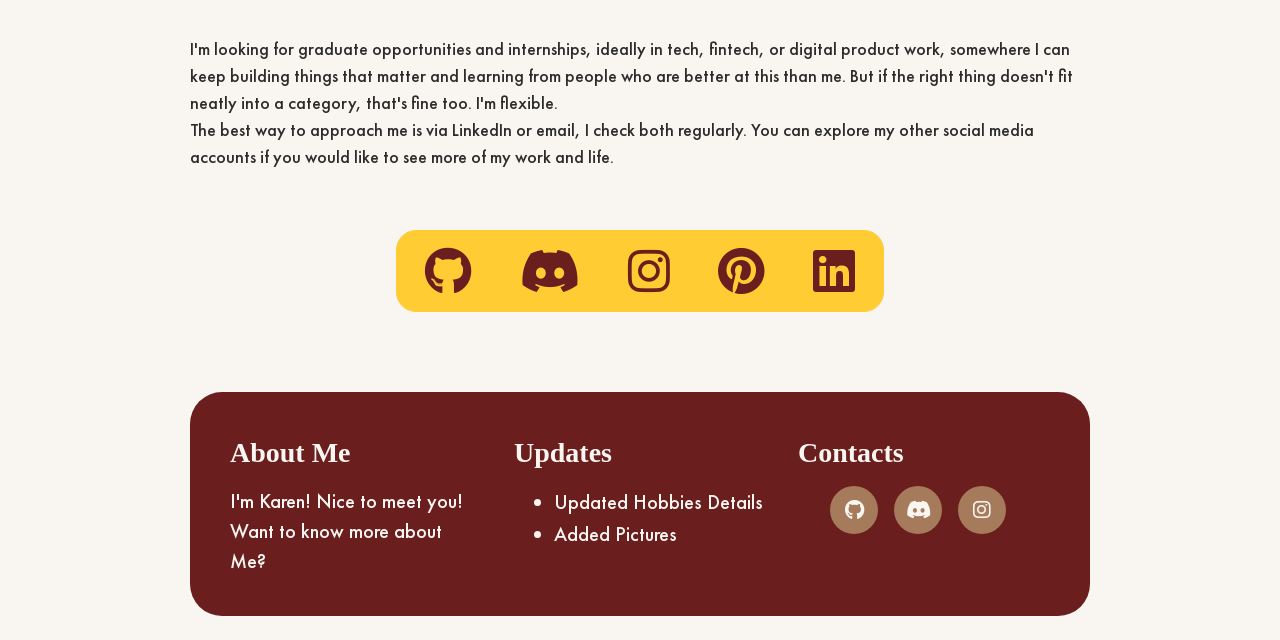
==== commit e6d8b4cf: "Skeleton loading screen" ====
--- a/pages/about.html
+++ b/pages/about.html
@@ -4,6 +4,7 @@
         <meta charset="utf-8">
         <meta name="viewport" content="width=device-width,initial-scale=1.0">
         <title>About Me</title>
+        <link rel="icon" type="image/png" href="../assets/duck.JPG" reference="pookapop (n.d.) Pekkle duck plush toy wearing glasses [Photograph]. Pinterest. Available at: https://za.pinterest.com/pin/3307399721645670/ (Accessed: 9 June 2026).">
         <link rel="stylesheet" href="../css/style.css">
         <link rel="stylesheet" href="https://cdnjs.cloudflare.com/ajax/libs/font-awesome/6.5.1/css/all.min.css">
     </head>
@@ -12,6 +13,7 @@
             <div id="navbar-placeholder"></div>
             <script src="../js/navbar.js"></script>
             <script src="../js/accordion.js"></script>
+            <script src="../js/skeleton.js" defer></script>
         </header>
         <main>
             <section id="abouts">
@@ -40,21 +42,27 @@
                             </div>
                         </div>
                     </div>
-                    <img
-                        src="../assets/about/me.png"
-                        alt="me 21st birthday"
-                        class="image-employ"
-                        reference="Photographby Karen Cheng"
-                        >
+                    <div class="skeleton-img-wrapper has-shadow">
+                        <img
+                            src="../assets/about/me.png"
+                            alt="me 21st birthday"
+                            class="image-employ"
+                            loading="eager"
+                            reference="Photographby Karen Cheng"
+                            >
+                    </div>
                 </div>
                 <h2 id="centering">Where I come from</h2>
                 <div class="columnImage">
-                    <img
-                        src="../assets/about/taiwan.jpg"
-                        alt="Taiwan"
-                        class="map"
-                        reference="daylightroad (2015) Taiwan cuisine map [Digital image/Illustration]. Tumblr. Available at: https://taiwaneseamericanorg.tumblr.com/post/124693915433/daylightroad-taiwan-cuisine-map (Accessed: 7 June 2026)."
-                        >
+                    <div class="skeleton-img-wrapper">
+                        <img
+                            src="../assets/about/taiwan.jpg"
+                            alt="Taiwan"
+                            class="map"
+                            loading="eager"
+                            reference="daylightroad (2015) Taiwan cuisine map [Digital image/Illustration]. Tumblr. Available at: https://taiwaneseamericanorg.tumblr.com/post/124693915433/daylightroad-taiwan-cuisine-map (Accessed: 7 June 2026)."
+                            >
+                    </div>
                     <div class="columnText">
                         <p>My parents are Taiwanese. I was born in Joburg, grew up in Joburg, and I'll probably always be a Joburg person at heart, but Taiwan is in me too, in ways that are harder to explain. <br>
                             I went to The King's College in Bryanston for primary school, then Fourways High for secondary. Both in the northern suburbs, both formative in completely different ways. 
--- a/css/style.css
+++ b/css/style.css
@@ -1,6 +1,6 @@
 @font-face {
   font-family: 'Futura PT';
-  src: url('/FuturaCyrillicMedium.ttf') format('truetype');
+  src: url('../assets/FuturaCyrillicMedium.ttf') format('truetype');
   font-weight: 400;
   font-style: normal;
   font-display: swap;
@@ -327,7 +327,7 @@
   transform: translateX(-50%) translateY(0);
 }
 
-/* -------------------- Carousel -------------------- */
+/* -------------------- Carousel & Skeleton-------------------- */
 
 .carousel-container {
   position: relative;
@@ -337,106 +337,113 @@
   border-radius: 24px;
   box-shadow: 0 4px 12px #2c2c2c;
 }
-.carousel {
-  display: flex;
-  transition: transform 0.5s ease-in-out;
-}
-.carousel-slide {
-  min-width: 100%;
-  position: relative;
-}
-.carousel-slide img {
-  width: 100%;
-  height: 500px;
-  object-fit: cover;
-  display: block;
-}
-/* Caption Overlay */
+
+/* Skeleton Overlay */
+.skeleton-carousel {
+  position: absolute;
+  top: 0; left: 0; width: 100%; height: 100%;
+  z-index: 10;
+  background: #2c2c2c;
+  display: flex; align-items: center; justify-content: center;
+  border-radius: 24px;
+  transition: opacity 0.4s ease, visibility 0.4s ease;
+}
+.skeleton-carousel.loaded {
+  opacity: 0;
+  visibility: hidden;
+  pointer-events: none;
+}
+
+.skeleton {
+  background: linear-gradient(90deg, #f9f6f2 0%, #e8e4dc 20%, #f9f6f2 40%, #f9f6f2 100%);
+  background-size: 200% 100%;
+  animation: skeleton-shimmer 1.5s ease-in-out infinite;
+  position: relative; overflow: hidden;
+}
+.skeleton-carousel .skeleton-image {
+  width: 100%; height: 100%; border-radius: 0;
+}
+
+@keyframes skeleton-shimmer {
+  0% { background-position: 200% 0; }
+  100% { background-position: -200% 0; }
+}
+
+/* Carousel Content Fading */
+.carousel { display: flex; transition: transform 0.5s ease-in-out; }
+.carousel.content-loading { opacity: 0; transition: opacity 0.4s ease; }
+.carousel.content-loaded { opacity: 1; }
+
+.carousel-slide { min-width: 100%; position: relative; }
+.carousel-slide img { width: 100%; height: 500px; object-fit: cover; display: block; }
+
 .carousel-caption {
-  position: absolute;
-  bottom: 0;
-  left: 0;
-  right: 0;
+  position: absolute; bottom: 0; left: 0; right: 0;
   background: linear-gradient(to top, #2c2c2c, transparent);
-  color: #f9f6f2;
-  padding: 40px 20px 20px;
-}
-.carousel-caption h3 {
-  font-family: 'Bodoni', serif;
-  font-size: 32px;
-  margin: 0 0 8px;
-}
-.carousel-caption p {
-  margin: 0;
-  font-size: 16px;
-  opacity: 0.9;
-}
-/* Navigation Buttons */
+  color: #f9f6f2; padding: 40px 20px 20px;
+}
+.carousel-caption h3 { font-family: 'Bodoni', serif; font-size: 32px; margin: 0 0 8px; }
+.carousel-caption p { margin: 0; font-size: 16px; opacity: 0.9; }
+
 .carousel-btn {
-  position: absolute;
-  top: 50%;
-  transform: translateY(-50%);
-  background: #a67b5b;
-  color: #f9f6f2;
-  border: none;
-  width: 50px;
-  height: 50px;
-  border-radius: 50%;
-  font-size: 24px;
-  cursor: pointer;
-  transition: all 0.3s ease;
-  z-index: 10;
-}
-.carousel-btn:hover {
-  background: #a67b5b;
-  transform: translateY(-50%) scale(1.1);
-}
-.carousel-btn.prev {
-  left: 20px;
-}
-.carousel-btn.next {
-  right: 20px;
-}
-/* Dots Indicator */
+  position: absolute; top: 50%; transform: translateY(-50%);
+  background: #a67b5b; color: #f9f6f2; border: none;
+  width: 50px; height: 50px; border-radius: 50%; font-size: 24px;
+  cursor: pointer; transition: all 0.3s ease; z-index: 10;
+}
+.carousel-btn:hover { background: #a67b5b; transform: translateY(-50%) scale(1.1); }
+.carousel-btn.prev { left: 20px; }
+.carousel-btn.next { right: 20px; }
+
 .carousel-dots {
-  position: absolute;
-  bottom: 20px;
-  left: 50%;
-  transform: translateX(-50%);
-  display: flex;
-  gap: 10px;
-  z-index: 10;
+  position: absolute; bottom: 20px; left: 50%; transform: translateX(-50%);
+  display: flex; gap: 10px; z-index: 10;
 }
 .carousel-dot {
-  width: 12px;
-  height: 12px;
-  border-radius: 50%;
-  background: #2c2c2c;
-  border: none;
-  cursor: pointer;
-  transition: all 0.3s ease;
-}
-.carousel-dot.active {
-  background: #a67b5b;
-  width: 30px;
-  border-radius: 6px;
-}
-.carousel-dot:hover {
-  background: #f9f6f2;
-}
-#gemoto,
-#asian,
-#deChen {
-  scroll-margin-top: 30vh;
-  scroll-behavior: smooth;
-}
-.small-carousel .carousel-slide img {
-    height: 300px;
-}
-.medium-carousel .carousel-slide img {
-    height: 400px;
-}
-
+  width: 12px; height: 12px; border-radius: 50%;
+  background: #2c2c2c; border: none; cursor: pointer; transition: all 0.3s ease;
+}
+.carousel-dot.active { background: #a67b5b; width: 30px; border-radius: 6px; }
+.carousel-dot:hover { background: #f9f6f2; }
+
+#gemoto, #asian, #deChen { scroll-margin-top: 30vh; scroll-behavior: smooth; }
+.small-carousel .carousel-slide img { height: 300px; }
+.medium-carousel .carousel-slide img { height: 400px; }
+
+/* -------------------- SKELETON FOR STANDALONE IMAGES -------------------- */
+
+.skeleton-img-wrapper {
+    position: relative;
+    overflow: hidden;
+    border-radius: 12px;
+    background: linear-gradient(90deg, #f9f6f2 0%, #e8e4dc 20%, #f9f6f2 40%, #f9f6f2 100%);
+    background-size: 200% 100%;
+    animation: skeleton-shimmer 1.5s ease-in-out infinite;
+    min-height: 300px;
+    transition: min-height 0.3s ease, background 0.3s ease;
+}
+
+.skeleton-img-wrapper.has-shadow {
+    box-shadow: 0 4px 12px #2c2c2c; 
+}
+
+.skeleton-img-wrapper img {
+    display: block;
+    width: 100%;
+    height: auto;
+    opacity: 0;
+    transition: opacity 0.5s ease;
+}
+
+.skeleton-img-wrapper img.loaded {
+    opacity: 1;
+}
+
+.skeleton-img-wrapper.loaded {
+    background: none;
+    animation: none;
+    min-height: 0;
+}
 
 /* -------------------- Button -------------------- */
 .contact-btn {
@@ -683,6 +690,19 @@
         margin-left: 0;
         justify-content: flex-start;
     }
+    .skeleton-column-image {
+    grid-template-columns: 1fr;
+  }
+  
+  .skeleton-image {
+    height: 300px;
+  }
+  
+  .skeleton-carousel .skeleton-image,
+  .small-carousel .skeleton-image,
+  .medium-carousel .skeleton-image {
+    height: 250px;
+  }
 }
 
 /* Strict Mobile Adjustments (< 600px) */
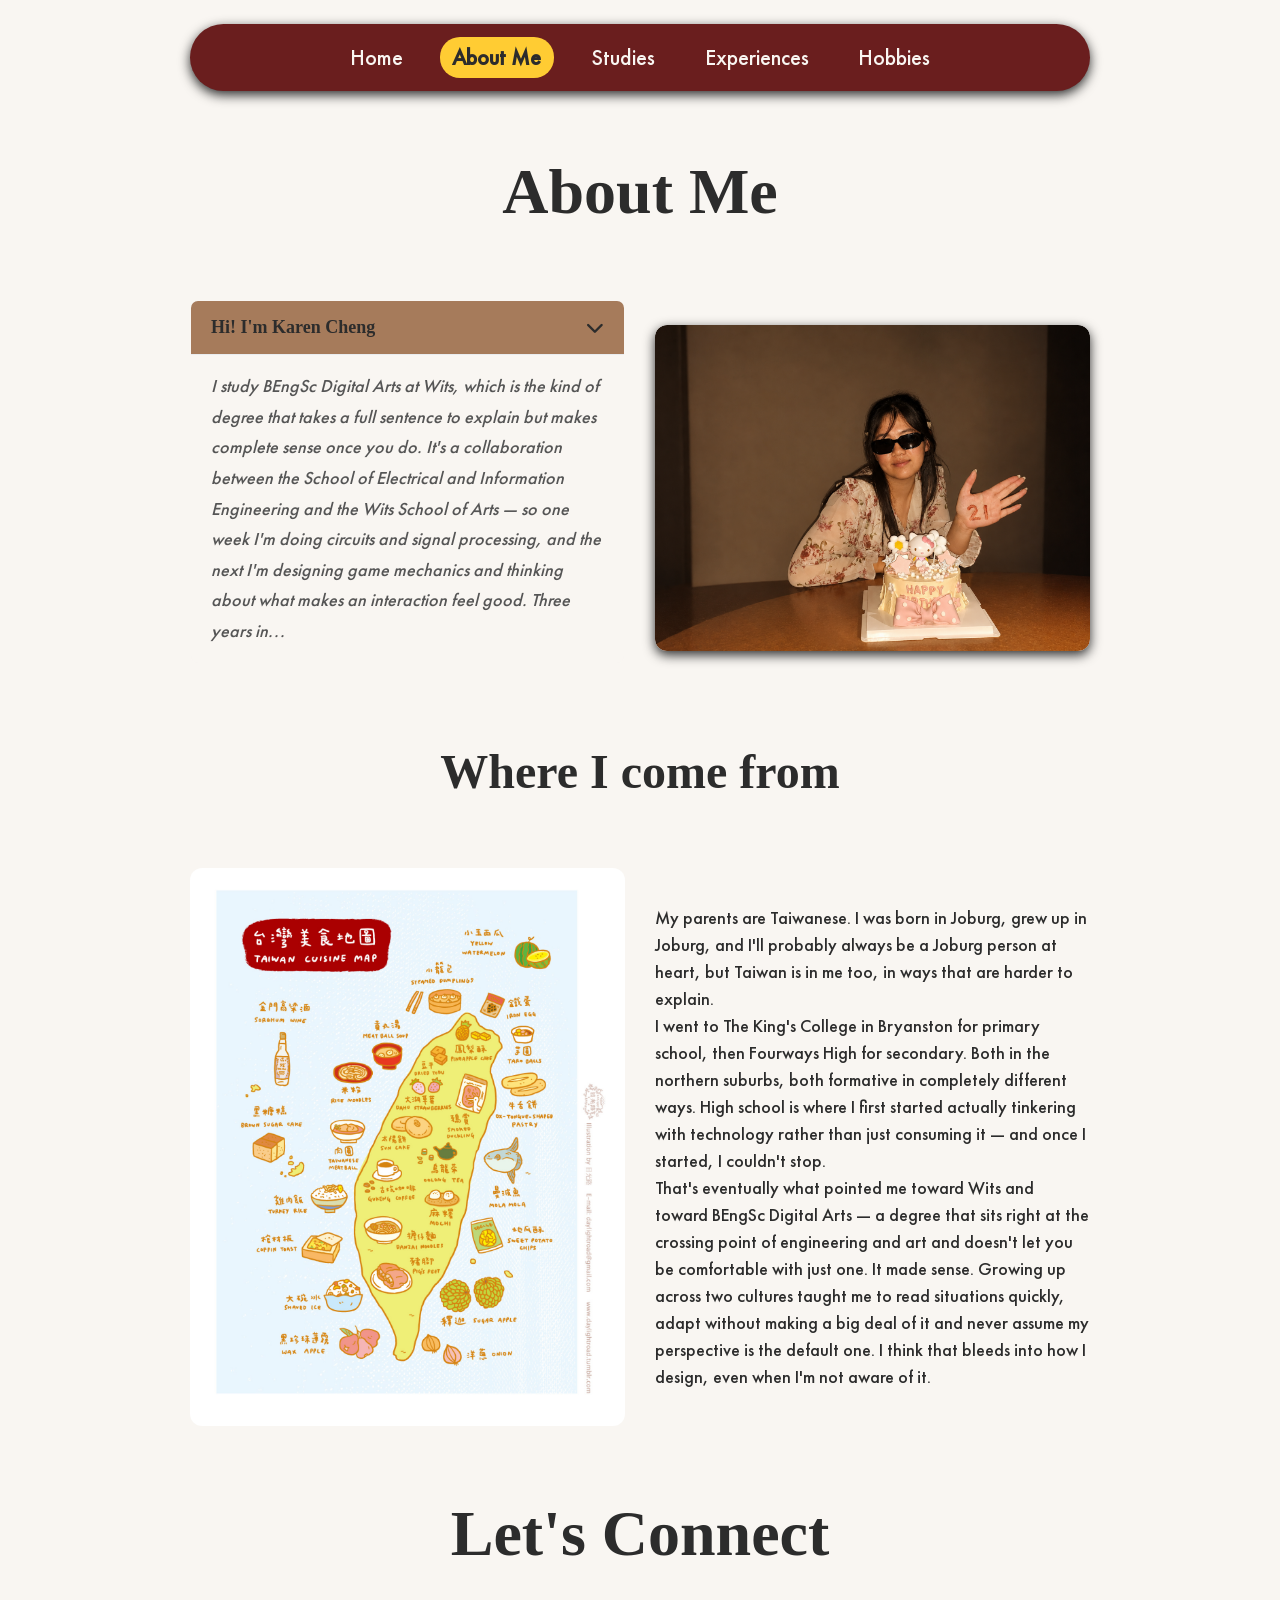
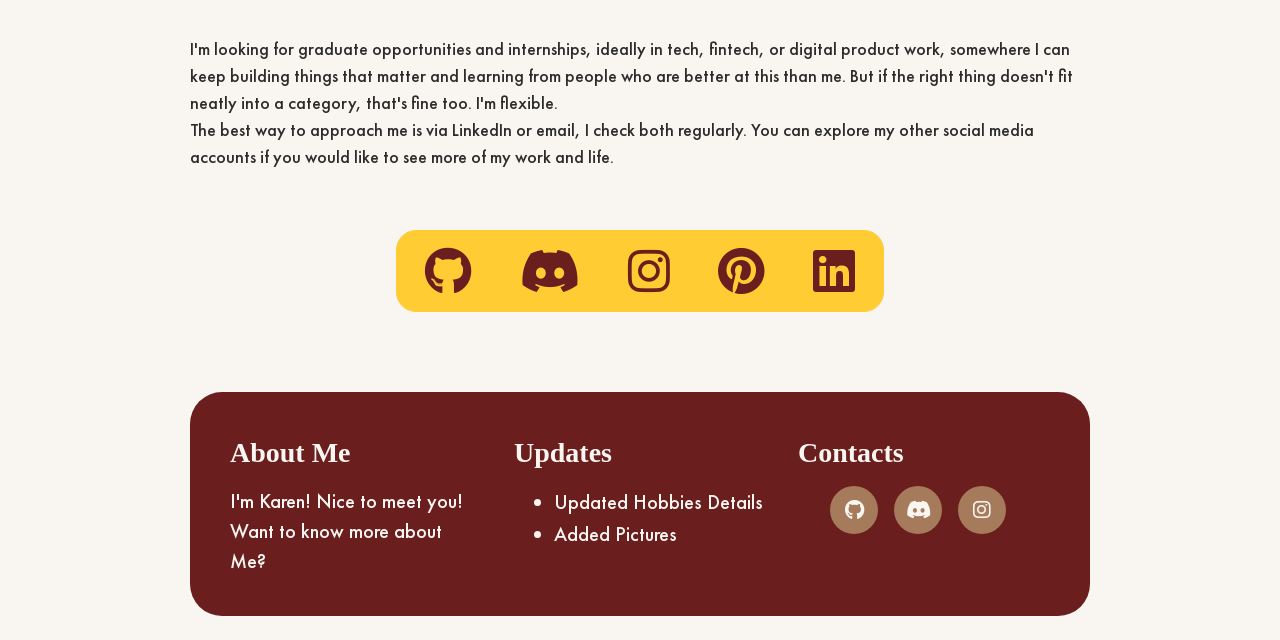
==== commit 6db0cdd8: "Update about.html" ====
--- a/pages/about.html
+++ b/pages/about.html
@@ -22,7 +22,7 @@
                     <div class="columnText">
                         <div class="accordion-item">
                             <button class="accordion-header" aria-expanded="false">
-                                <h3>Hi! I'm Karen</h3>
+                                <h3>Hi! I'm Karen Cheng</h3>
                                 <i class="fa-solid fa-chevron-down accordion-icon"></i>
                             </button>
                             <p class="accordion-preview">I study BEngSc Digital Arts at Wits, which is the kind of degree that takes a full sentence to explain but makes complete sense once you do. 
--- a/css/style.css
+++ b/css/style.css
@@ -101,7 +101,7 @@
     box-shadow: 0 2px 8px rgba(0,0,0,0.05);
 }
 .mobile-top-bar .page-title {
-    font-family: 'Futura', sans-serif;
+    font-family: 'Futura PT', sans-serif;
     font-size: 24px;
     color: #f9f6f2;
     margin: 0;
